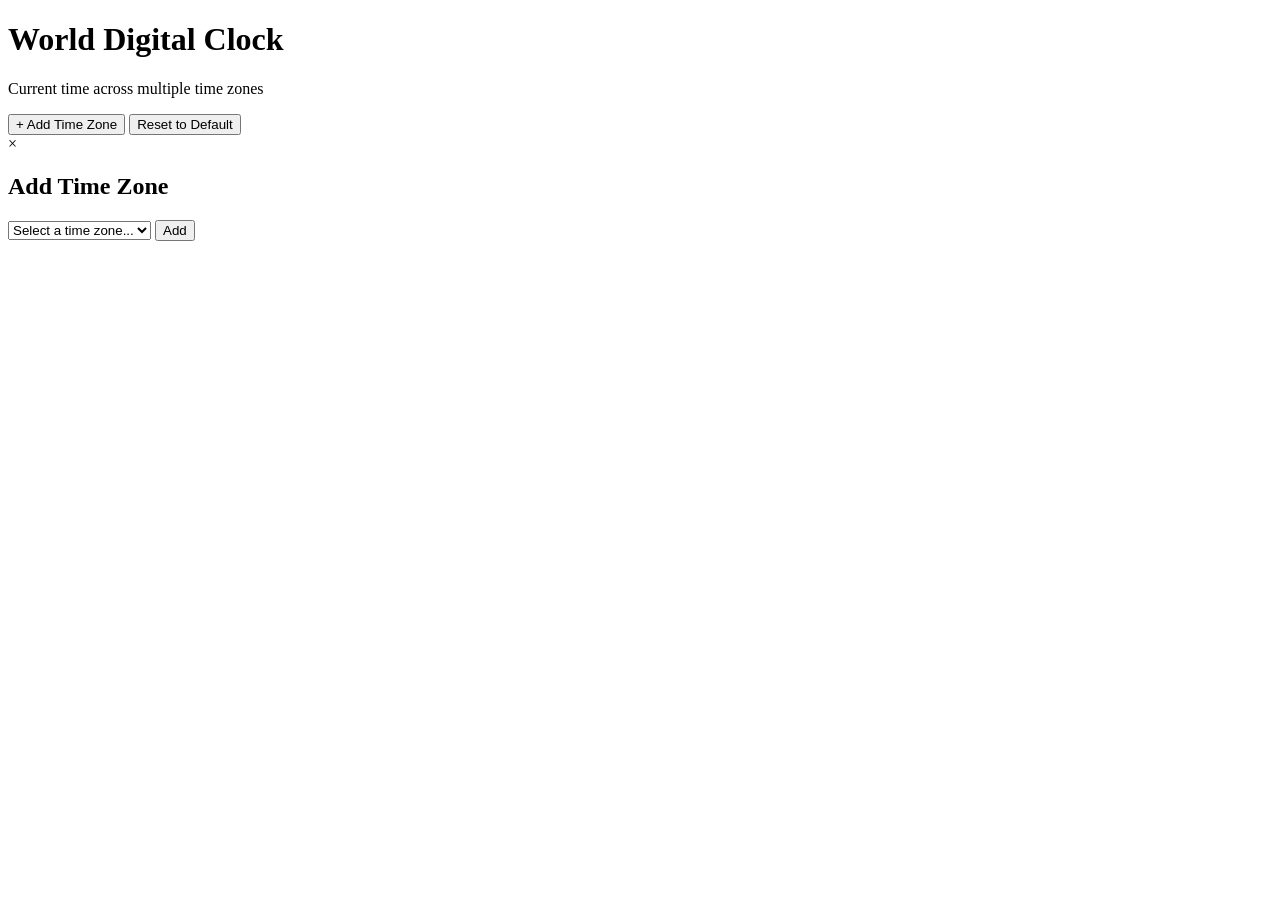
==== clock.html @ 623fc72a "Create digital clock HTML with multiple time zones" ====
<!DOCTYPE html>
<html lang="en">
<head>
    <meta charset="UTF-8">
    <meta name="viewport" content="width=device-width, initial-scale=1.0">
    <meta name="description" content="Digital Clock - Display current time across multiple time zones">
    <meta name="keywords" content="clock, time zones, digital clock, world clock">
    <meta name="author" content="Madiha Bibi">
    
    <title>Digital Clock - Multiple Time Zones</title>
    <link rel="stylesheet" href="clock-style.css">
</head>
<body>
    <div class="clock-container">
        <div class="header">
            <h1>World Digital Clock</h1>
            <p class="subtitle">Current time across multiple time zones</p>
        </div>

        <div class="controls">
            <button id="add-timezone-btn" class="btn btn-primary">+ Add Time Zone</button>
            <button id="reset-btn" class="btn btn-secondary">Reset to Default</button>
        </div>

        <div class="timezone-grid" id="timezone-grid">
            <!-- Time zones will be inserted here by JavaScript -->
        </div>
    </div>

    <!-- Modal for adding new time zone -->
    <div id="timezone-modal" class="modal">
        <div class="modal-content">
            <span class="close">&times;</span>
            <h2>Add Time Zone</h2>
            <select id="timezone-select">
                <option value="">Select a time zone...</option>
            </select>
            <button id="add-confirm-btn" class="btn btn-primary">Add</button>
        </div>
    </div>

    <script src="clock-script.js"></script>
</body>
</html>
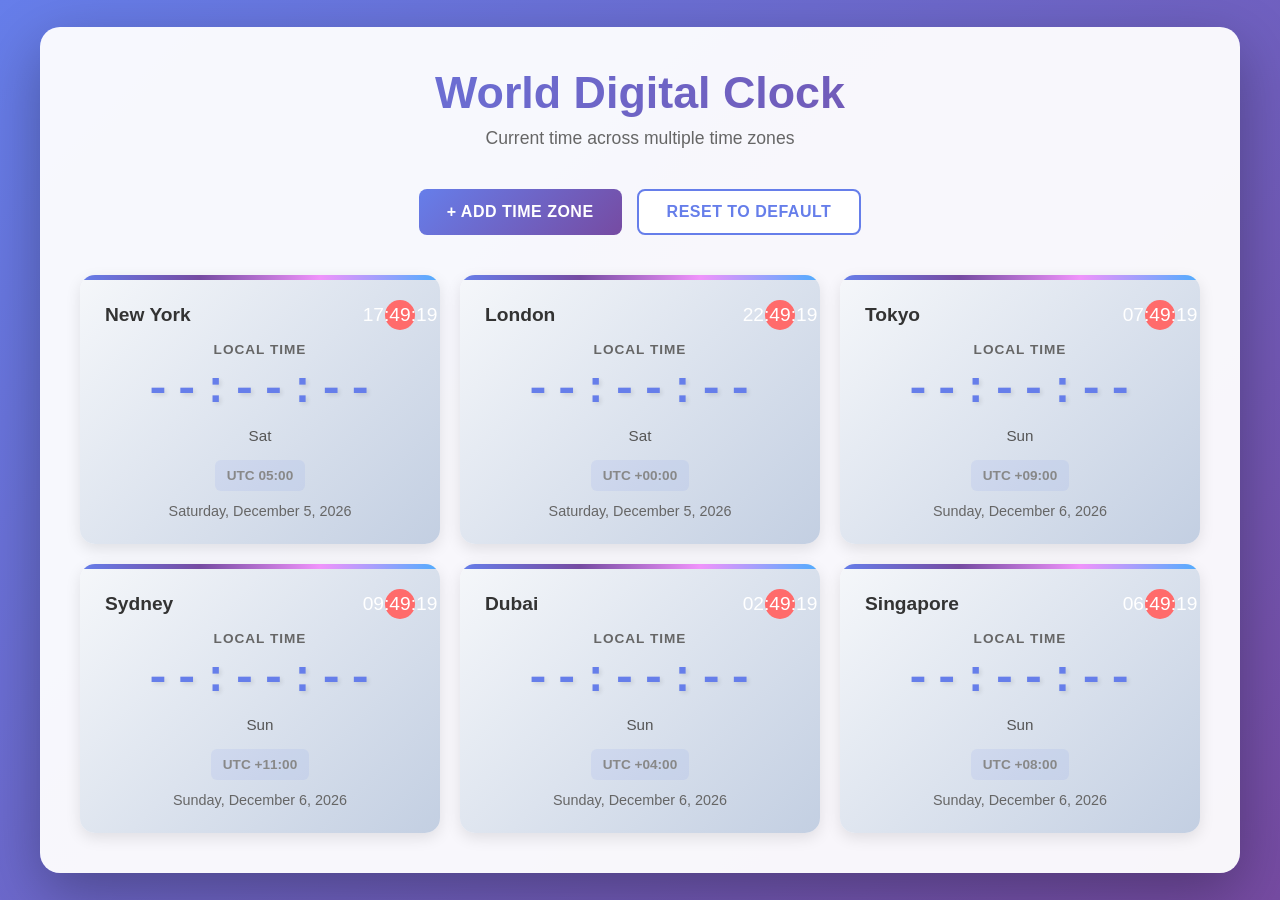
==== commit 6ee4ee81: "Create digital clock application with multiple time zones" ====
--- a/clock.html
+++ b/clock.html
@@ -3,7 +3,7 @@
 <head>
     <meta charset="UTF-8">
     <meta name="viewport" content="width=device-width, initial-scale=1.0">
-    <meta name="description" content="Digital Clock - Display current time across multiple time zones">
+    <meta name="description" content="Digital Clock - Display current time in different time zones">
     <meta name="keywords" content="clock, time zones, digital clock, world clock">
     <meta name="author" content="Madiha Bibi">
     
--- a/clock-style.css
+++ b/clock-style.css
@@ -0,0 +1,440 @@
+/* ===========================
+   GLOBAL STYLES
+   =========================== */
+
+* {
+    margin: 0;
+    padding: 0;
+    box-sizing: border-box;
+}
+
+html {
+    scroll-behavior: smooth;
+}
+
+body {
+    font-family: 'Segoe UI', Tahoma, Geneva, Verdana, sans-serif;
+    background: linear-gradient(135deg, #667eea 0%, #764ba2 100%);
+    min-height: 100vh;
+    display: flex;
+    align-items: center;
+    justify-content: center;
+    padding: 20px;
+}
+
+/* ===========================
+   CLOCK CONTAINER
+   =========================== */
+
+.clock-container {
+    max-width: 1200px;
+    width: 100%;
+    background: rgba(255, 255, 255, 0.95);
+    border-radius: 20px;
+    padding: 40px;
+    box-shadow: 0 20px 60px rgba(0, 0, 0, 0.3);
+    animation: slideIn 0.6s ease;
+}
+
+@keyframes slideIn {
+    from {
+        opacity: 0;
+        transform: translateY(30px);
+    }
+    to {
+        opacity: 1;
+        transform: translateY(0);
+    }
+}
+
+/* ===========================
+   HEADER
+   =========================== */
+
+.header {
+    text-align: center;
+    margin-bottom: 40px;
+}
+
+.header h1 {
+    font-size: 2.8rem;
+    color: #333;
+    margin-bottom: 10px;
+    font-weight: 800;
+    background: linear-gradient(135deg, #667eea 0%, #764ba2 100%);
+    -webkit-background-clip: text;
+    -webkit-text-fill-color: transparent;
+    background-clip: text;
+}
+
+.subtitle {
+    font-size: 1.1rem;
+    color: #666;
+    font-weight: 500;
+}
+
+/* ===========================
+   CONTROLS
+   =========================== */
+
+.controls {
+    display: flex;
+    gap: 15px;
+    justify-content: center;
+    margin-bottom: 40px;
+    flex-wrap: wrap;
+}
+
+.btn {
+    padding: 12px 28px;
+    border: none;
+    border-radius: 8px;
+    font-size: 1rem;
+    font-weight: 600;
+    cursor: pointer;
+    transition: all 0.3s ease;
+    text-transform: uppercase;
+    letter-spacing: 0.5px;
+}
+
+.btn-primary {
+    background: linear-gradient(135deg, #667eea 0%, #764ba2 100%);
+    color: white;
+}
+
+.btn-primary:hover {
+    transform: translateY(-2px);
+    box-shadow: 0 10px 25px rgba(102, 126, 234, 0.4);
+}
+
+.btn-secondary {
+    background: white;
+    color: #667eea;
+    border: 2px solid #667eea;
+}
+
+.btn-secondary:hover {
+    background: #667eea;
+    color: white;
+    transform: translateY(-2px);
+}
+
+/* ===========================
+   TIMEZONE GRID
+   =========================== */
+
+.timezone-grid {
+    display: grid;
+    grid-template-columns: repeat(auto-fill, minmax(280px, 1fr));
+    gap: 20px;
+}
+
+/* ===========================
+   TIMEZONE CARD
+   =========================== */
+
+.timezone-card {
+    background: linear-gradient(135deg, #f5f7fa 0%, #c3cfe2 100%);
+    border-radius: 15px;
+    padding: 25px;
+    text-align: center;
+    transition: all 0.3s ease;
+    position: relative;
+    overflow: hidden;
+    box-shadow: 0 5px 15px rgba(0, 0, 0, 0.1);
+}
+
+.timezone-card:hover {
+    transform: translateY(-8px);
+    box-shadow: 0 15px 40px rgba(0, 0, 0, 0.2);
+}
+
+.timezone-card::before {
+    content: '';
+    position: absolute;
+    top: 0;
+    left: 0;
+    right: 0;
+    height: 5px;
+    background: linear-gradient(90deg, #667eea, #764ba2, #f093fb, #4facfe);
+}
+
+.timezone-name {
+    font-size: 1.2rem;
+    font-weight: 700;
+    color: #333;
+    margin-bottom: 12px;
+    display: flex;
+    align-items: center;
+    justify-content: space-between;
+}
+
+.remove-btn {
+    background: #ff6b6b;
+    color: white;
+    border: none;
+    width: 30px;
+    height: 30px;
+    border-radius: 50%;
+    cursor: pointer;
+    font-size: 1.2rem;
+    display: flex;
+    align-items: center;
+    justify-content: center;
+    transition: all 0.3s ease;
+}
+
+.remove-btn:hover {
+    background: #ee5a52;
+    transform: scale(1.1);
+}
+
+.timezone-label {
+    font-size: 0.85rem;
+    color: #666;
+    text-transform: uppercase;
+    letter-spacing: 1px;
+    margin-bottom: 8px;
+    font-weight: 600;
+}
+
+.digital-time {
+    font-size: 2.8rem;
+    font-weight: 800;
+    color: #667eea;
+    font-family: 'Courier New', monospace;
+    letter-spacing: 2px;
+    margin-bottom: 12px;
+    text-shadow: 2px 2px 4px rgba(0, 0, 0, 0.1);
+}
+
+.timezone-info {
+    font-size: 0.95rem;
+    color: #555;
+    margin-bottom: 8px;
+}
+
+.timezone-offset {
+    font-size: 0.85rem;
+    color: #888;
+    font-weight: 600;
+    background: rgba(102, 126, 234, 0.1);
+    padding: 8px 12px;
+    border-radius: 6px;
+    display: inline-block;
+    margin-top: 8px;
+}
+
+.timezone-date {
+    font-size: 0.9rem;
+    color: #666;
+    margin-top: 12px;
+    font-weight: 500;
+}
+
+/* ===========================
+   MODAL
+   =========================== */
+
+.modal {
+    display: none;
+    position: fixed;
+    z-index: 1000;
+    left: 0;
+    top: 0;
+    width: 100%;
+    height: 100%;
+    background: rgba(0, 0, 0, 0.5);
+    animation: fadeIn 0.3s ease;
+}
+
+@keyframes fadeIn {
+    from {
+        opacity: 0;
+    }
+    to {
+        opacity: 1;
+    }
+}
+
+.modal-content {
+    background: white;
+    margin: 10% auto;
+    padding: 35px;
+    border-radius: 15px;
+    width: 90%;
+    max-width: 400px;
+    box-shadow: 0 20px 60px rgba(0, 0, 0, 0.3);
+    animation: slideInModal 0.3s ease;
+}
+
+@keyframes slideInModal {
+    from {
+        transform: translateY(-50px);
+        opacity: 0;
+    }
+    to {
+        transform: translateY(0);
+        opacity: 1;
+    }
+}
+
+.close {
+    color: #999;
+    float: right;
+    font-size: 28px;
+    font-weight: bold;
+    cursor: pointer;
+    transition: color 0.3s ease;
+}
+
+.close:hover {
+    color: #333;
+}
+
+.modal-content h2 {
+    color: #333;
+    margin-bottom: 20px;
+    font-size: 1.8rem;
+}
+
+.modal-content select {
+    width: 100%;
+    padding: 12px;
+    margin-bottom: 20px;
+    border: 2px solid #ddd;
+    border-radius: 8px;
+    font-size: 1rem;
+    color: #333;
+    background: white;
+    cursor: pointer;
+    transition: border-color 0.3s ease;
+}
+
+.modal-content select:focus {
+    outline: none;
+    border-color: #667eea;
+    box-shadow: 0 0 0 3px rgba(102, 126, 234, 0.1);
+}
+
+.modal-content .btn {
+    width: 100%;
+}
+
+/* ===========================
+   EMPTY STATE
+   =========================== */
+
+.empty-state {
+    text-align: center;
+    padding: 60px 20px;
+    color: #999;
+}
+
+.empty-state h3 {
+    font-size: 1.5rem;
+    margin-bottom: 10px;
+    color: #666;
+}
+
+/* ===========================
+   RESPONSIVE DESIGN
+   =========================== */
+
+@media (max-width: 768px) {
+    .clock-container {
+        padding: 25px;
+    }
+
+    .header h1 {
+        font-size: 2rem;
+    }
+
+    .subtitle {
+        font-size: 0.95rem;
+    }
+
+    .timezone-grid {
+        grid-template-columns: 1fr;
+    }
+
+    .digital-time {
+        font-size: 2.2rem;
+    }
+
+    .controls {
+        gap: 10px;
+    }
+
+    .btn {
+        padding: 10px 20px;
+        font-size: 0.9rem;
+    }
+}
+
+@media (max-width: 480px) {
+    .clock-container {
+        padding: 15px;
+        border-radius: 15px;
+    }
+
+    .header h1 {
+        font-size: 1.6rem;
+    }
+
+    .timezone-card {
+        padding: 20px;
+    }
+
+    .digital-time {
+        font-size: 1.8rem;
+        letter-spacing: 1px;
+    }
+
+    .timezone-name {
+        font-size: 1rem;
+    }
+
+    .remove-btn {
+        width: 28px;
+        height: 28px;
+        font-size: 1rem;
+    }
+
+    .modal-content {
+        width: 90%;
+        padding: 25px;
+    }
+}
+
+/* ===========================
+   ANIMATIONS
+   =========================== */
+
+@keyframes pulse {
+    0%, 100% {
+        opacity: 1;
+    }
+    50% {
+        opacity: 0.7;
+    }
+}
+
+.timezone-card {
+    animation: slideIn 0.6s ease;
+}
+
+@keyframes slideInCard {
+    from {
+        opacity: 0;
+        transform: translateY(20px);
+    }
+    to {
+        opacity: 1;
+        transform: translateY(0);
+    }
+}
+
+.timezone-card.new {
+    animation: slideInCard 0.5s ease;
+}
